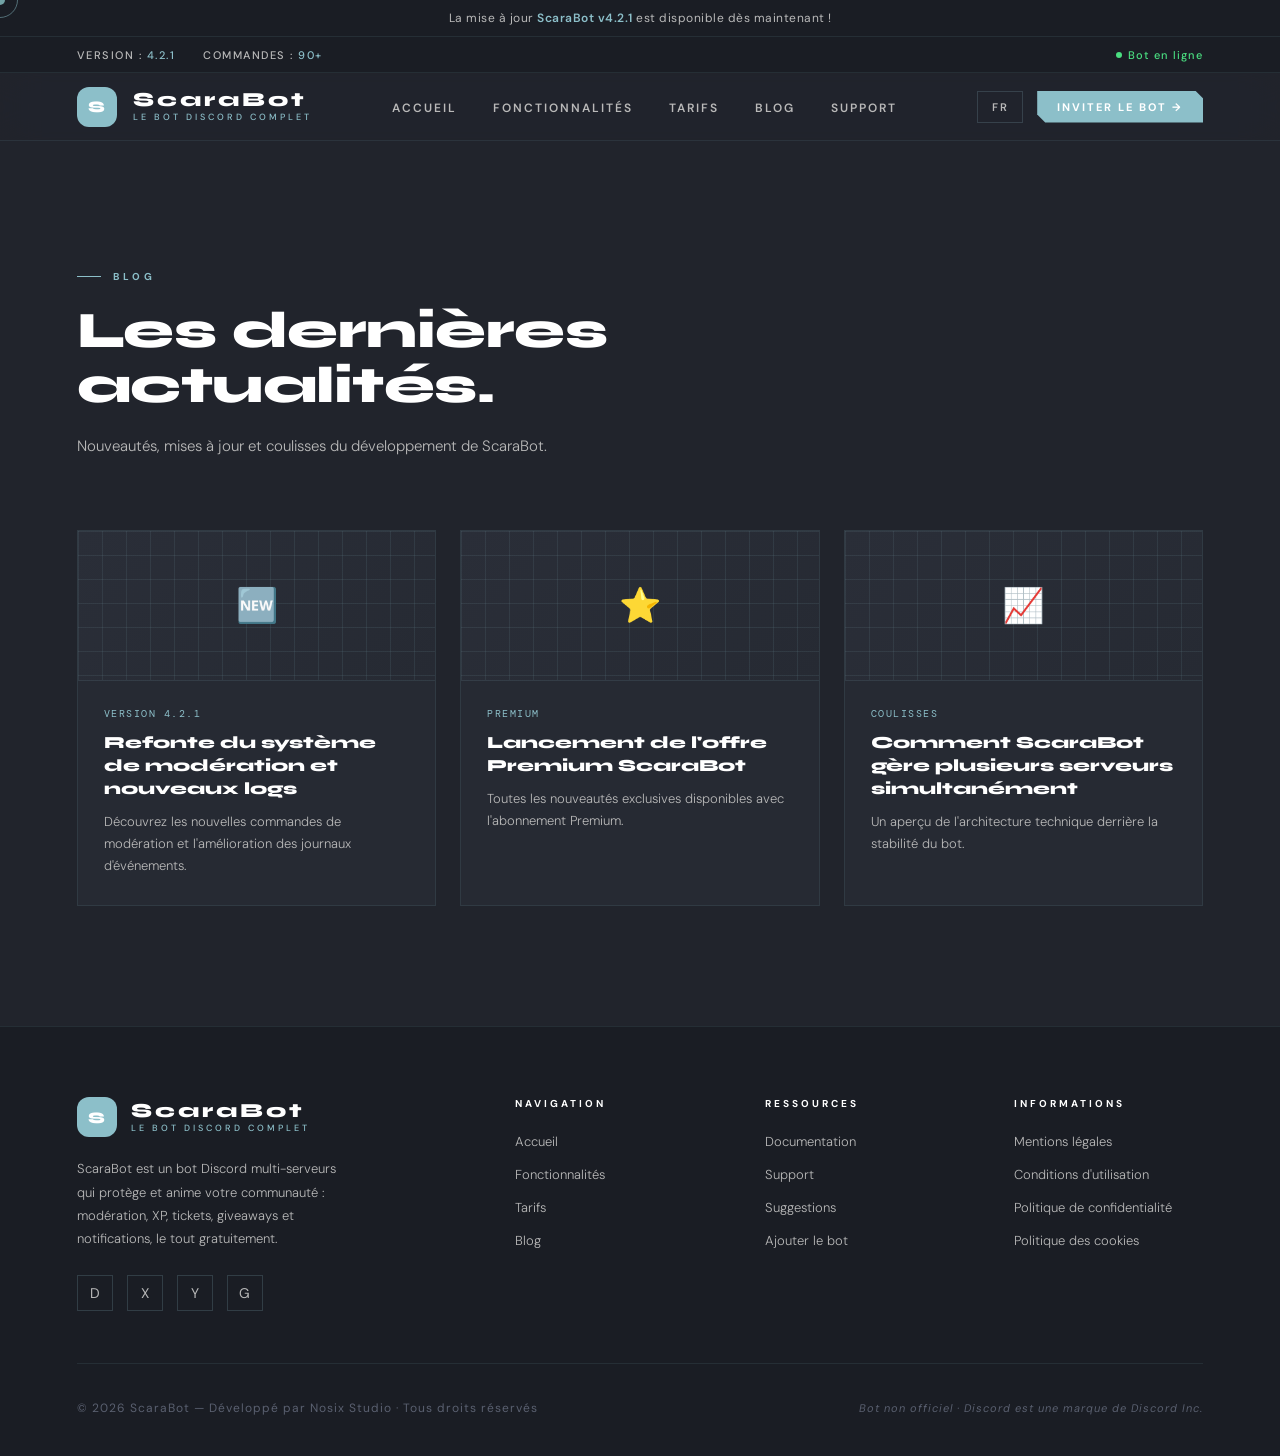
==== blog.html @ 70a0a878 "Add files via upload" ====
<!DOCTYPE html>
<html lang="fr">
<head>
<link rel="icon" type="image/png" href="logo.png">
<meta charset="UTF-8"/>
<meta name="viewport" content="width=device-width,initial-scale=1.0"/>
<title>Blog — ScaraBot</title>
<link rel="preconnect" href="https://fonts.googleapis.com">
<link href="https://fonts.googleapis.com/css2?family=DM+Sans:ital,wght@0,300;0,400;0,500;0,600;1,300&family=Syne:wght@700;800&family=DM+Mono:wght@400;500&display=swap" rel="stylesheet">
<style>
:root {
  --ink:      #21242C;
  --deep:     #1A1D24;
  --panel:    #262A33;
  --card:     #2A2E38;
  --border:   rgba(140,191,201,.10);
  --border2:  rgba(140,191,201,.20);
  --blue:     #8CBFC9;
  --blue-lt:  #8CBFC9;
  --blue-glow: rgba(140,191,201,.18);
  --text:     #e8ecf0;
  --muted:    #b9b9b9;
  --faint:    #5a6070;
  --white:    #ffffff;
  --discord:  #5865F2;
  --gold:     #f59e0b;
}
*, *::before, *::after { box-sizing: border-box; margin: 0; padding: 0; }
html { scroll-behavior: smooth; font-size: 16px; }
body {
  background: var(--ink);
  color: var(--text);
  font-family: 'DM Sans', sans-serif;
  font-weight: 400;
  overflow-x: hidden;
  -webkit-font-smoothing: antialiased;
}
*, a { cursor: none; }
#cur {
  position: fixed; width: 10px; height: 10px;
  background: var(--blue-lt); border-radius: 50%;
  pointer-events: none; z-index: 9999;
  transform: translate(-50%,-50%); mix-blend-mode: difference;
}
#cur-ring {
  position: fixed; width: 36px; height: 36px;
  border: 1px solid rgba(140,191,201,.5); border-radius: 50%;
  pointer-events: none; z-index: 9998;
  transform: translate(-50%,-50%);
  transition: width .22s, height .22s, border-color .22s;
}
/* ANNOUNCEMENT BAR */
.announce {
  background: var(--deep); border-bottom: 1px solid var(--border);
  padding: 10px 6vw; text-align: center;
  font-size: 12px; letter-spacing: .5px; color: var(--muted);
}
.announce a { color: var(--blue-lt); text-decoration: none; font-weight: 600; }
.announce a:hover { text-decoration: underline; }
/* TOPBAR */
.topbar {
  background: var(--deep); border-bottom: 1px solid var(--border);
  padding: 0 6vw; height: 36px;
  display: flex; align-items: center; justify-content: space-between;
}
.topbar-item { font-size: 11px; letter-spacing: 1.5px; color: var(--muted); text-transform: uppercase; font-weight: 500; }
.topbar-item span { color: var(--blue-lt); }
.topbar-status {
  display: flex; align-items: center; gap: 6px;
  font-size: 11px; letter-spacing: 1px; color: #4ade80; font-weight: 500;
}
.topbar-status::before {
  content: ''; width: 6px; height: 6px;
  background: #4ade80; border-radius: 50%;
  animation: pgreen 2s infinite;
}
@keyframes pgreen { 0%,100%{box-shadow:0 0 0 0 rgba(74,222,128,.5)} 50%{box-shadow:0 0 0 4px rgba(74,222,128,0)} }
/* NAV */
nav {
  position: sticky; top: 0; z-index: 200;
  background: rgba(33,36,44,.94); backdrop-filter: blur(20px) saturate(180%);
  border-bottom: 1px solid var(--border);
  padding: 0 6vw; height: 68px;
  display: flex; align-items: center; justify-content: space-between;
}
.nav-brand { display: flex; align-items: center; gap: 16px; text-decoration: none; }
.nav-logo {
  width: 40px; height: 40px; background: var(--blue);
  border-radius: 12px; display: flex; align-items: center; justify-content: center;
  font-family:'Syne',sans-serif; font-weight:800; color:#fff; font-size:16px;
}
.nav-wordmark { display: flex; flex-direction: column; gap: 1px; }
.nav-wordmark .abbr { font-family: 'Syne', sans-serif; font-size: 20px; font-weight: 800; color: var(--white); letter-spacing: 3px; line-height: 1; }
.nav-wordmark .full { font-size: 9px; letter-spacing: 3px; color: var(--blue-lt); text-transform: uppercase; font-weight: 500; }
.nav-links { display: flex; align-items: center; gap: 36px; list-style: none; }
.nav-links a {
  font-size: 12px; letter-spacing: 2px; text-transform: uppercase;
  font-weight: 600; color: var(--muted); text-decoration: none; transition: color .2s; position: relative;
}
.nav-links a::after {
  content: ''; position: absolute; bottom: -4px; left: 0; right: 0;
  height: 1px; background: var(--blue-lt);
  transform: scaleX(0); transform-origin: left; transition: transform .3s;
}
.nav-links a:hover { color: var(--white); }
.nav-links a:hover::after { transform: scaleX(1); }
.nav-right { display: flex; align-items: center; gap: 14px; }
.lang-pill {
  font-size: 11px; letter-spacing: 1.5px; color: var(--muted);
  border: 1px solid var(--border2); padding: 8px 14px; text-transform: uppercase; font-weight: 600;
}
.btn-nav {
  display: flex; align-items: center; gap: 9px;
  background: var(--blue); color: #fff; text-decoration: none;
  padding: 9px 20px; font-size: 11px; font-weight: 700;
  letter-spacing: 2px; text-transform: uppercase;
  transition: opacity .2s, transform .2s;
  clip-path: polygon(0 0, calc(100% - 8px) 0, 100% 8px, 100% 100%, 8px 100%, 0 calc(100% - 8px));
}
.btn-nav:hover { opacity: .85; transform: translateY(-1px); }
/* HERO */
.hero {
  position: relative; min-height: calc(100vh - 104px);
  display: grid; grid-template-columns: 1fr 1fr;
  align-items: center; padding: 80px 6vw 40px; gap: 60px; overflow: hidden;
}
.hero-grid-bg {
  position: absolute; inset: 0;
  background-image: linear-gradient(var(--border) 1px, transparent 1px), linear-gradient(90deg, var(--border) 1px, transparent 1px);
  background-size: 48px 48px;
  mask-image: radial-gradient(ellipse 80% 80% at 50% 50%, black 20%, transparent 80%);
}
.hero::before {
  content: ''; position: absolute; top: -200px; right: -100px;
  width: 600px; height: 600px;
  background: conic-gradient(from 0deg at 50% 50%, transparent 0deg, var(--blue-glow) 60deg, transparent 120deg);
  border-radius: 50%; filter: blur(80px); pointer-events: none;
}
.hero-content { position: relative; z-index: 1; }
.hero-label {
  display: inline-flex; align-items: center; gap: 10px;
  border: 1px solid var(--border2); background: var(--panel);
  padding: 7px 16px; font-size: 10px; letter-spacing: 3px;
  text-transform: uppercase; color: var(--blue-lt); font-weight: 600; margin-bottom: 32px;
  opacity: 0; animation: fadeRight .6s .1s forwards;
}
.hero-label::before { content: ''; width: 18px; height: 1px; background: var(--blue-lt); }
.hero-title {
  font-family: 'Syne', sans-serif;
  font-size: clamp(40px, 5vw, 70px); font-weight: 800;
  line-height: 1.05; letter-spacing: -1px; color: var(--white); margin-bottom: 28px;
  opacity: 0; animation: fadeRight .7s .25s forwards;
}
.hero-title .line-blue { color: var(--blue-lt); }
.hero-desc {
  font-size: 15px; font-weight: 300; line-height: 1.9; color: var(--muted);
  max-width: 460px; margin-bottom: 40px;
  opacity: 0; animation: fadeRight .7s .4s forwards;
}
.hero-actions {
  display: flex; gap: 14px; flex-wrap: wrap; margin-bottom: 52px;
  opacity: 0; animation: fadeRight .7s .55s forwards;
}
.btn-primary {
  display: inline-flex; align-items: center; gap: 12px;
  background: var(--blue); color: #fff; text-decoration: none;
  padding: 15px 32px; font-size: 12px; font-weight: 700;
  letter-spacing: 2px; text-transform: uppercase;
  transition: transform .25s, box-shadow .25s;
  clip-path: polygon(0 0, calc(100% - 10px) 0, 100% 10px, 100% 100%, 10px 100%, 0 calc(100% - 10px));
}
.btn-primary:hover { transform: translateY(-3px); box-shadow: 0 16px 48px rgba(140,191,201,.45); }
.btn-primary svg { width: 18px; height: 18px; }
.btn-ghost {
  display: inline-flex; align-items: center; gap: 10px;
  background: transparent; color: var(--text); text-decoration: none;
  padding: 15px 32px; font-size: 12px; font-weight: 600;
  letter-spacing: 2px; text-transform: uppercase;
  border: 1px solid var(--border2); transition: border-color .2s, color .2s;
}
.btn-ghost:hover { border-color: var(--blue-lt); color: var(--blue-lt); }
/* PANEL */
.hero-panel { position: relative; z-index: 1; opacity: 0; animation: fadeLeft .8s .5s forwards; }
.metrics-board {
  background: var(--panel); border: 1px solid var(--border2);
  overflow: hidden; position: relative;
}
.metrics-board::before {
  content: ''; position: absolute; top: 0; left: 0; right: 0; height: 2px;
  background: linear-gradient(90deg, var(--blue), var(--blue-lt), transparent);
}
.metrics-header {
  padding: 20px 28px 16px; border-bottom: 1px solid var(--border);
  display: flex; align-items: center; justify-content: space-between;
}
.metrics-title { font-family: 'DM Mono', monospace; font-size: 11px; letter-spacing: 2px; color: var(--muted); text-transform: uppercase; }
.live-badge { display: flex; align-items: center; gap: 6px; font-family: 'DM Mono', monospace; font-size: 10px; color: #4ade80; letter-spacing: 1px; }
.live-badge::before { content: ''; width: 6px; height: 6px; background: #4ade80; border-radius: 50%; animation: pgreen 2s infinite; }
.metrics-grid { display: grid; grid-template-columns: 1fr 1fr; }
.metric-cell { padding: 28px; border-right: 1px solid var(--border); border-bottom: 1px solid var(--border); }
.metric-cell:nth-child(2n) { border-right: none; }
.metric-cell:nth-child(n+3) { border-bottom: none; }
.metric-val { font-family: 'Syne', sans-serif; font-size: 36px; font-weight: 800; color: var(--white); line-height: 1; margin-bottom: 6px; }
.metric-val .unit { font-size: 18px; color: var(--blue-lt); font-weight: 700; }
.metric-key { font-size: 10px; letter-spacing: 2px; text-transform: uppercase; color: var(--muted); font-weight: 600; }
.metrics-bar-row { padding: 20px 28px; border-top: 1px solid var(--border); display: flex; flex-direction: column; gap: 10px; }
.bar-label-row { display: flex; justify-content: space-between; font-size: 11px; color: var(--muted); letter-spacing: 1px; }
.bar-label-row span:last-child { color: var(--blue-lt); }
.progress-track { height: 3px; background: var(--faint); border-radius: 2px; overflow: hidden; }
.progress-fill { height: 100%; background: linear-gradient(90deg, var(--blue), var(--blue-lt)); border-radius: 2px; animation: growBar 1.5s 1s both; }
@keyframes growBar { from { width: 0 !important; } }
/* SECTION */
.section { padding: 120px 6vw; position: relative; }
.section-intro { margin-bottom: 70px; }
.section-intro.center { text-align: center; display:flex; flex-direction:column; align-items:center; }
.eyebrow {
  display: inline-flex; align-items: center; gap: 12px;
  font-size: 10px; letter-spacing: 4px; text-transform: uppercase;
  color: var(--blue-lt); font-weight: 700; margin-bottom: 20px;
}
.eyebrow::before { content: ''; width: 24px; height: 1px; background: var(--blue-lt); }
.section-h {
  font-family: 'Syne', sans-serif; font-size: clamp(32px, 4vw, 52px);
  font-weight: 800; line-height: 1.08; letter-spacing: -0.5px; color: var(--white); max-width: 620px;
}
.section-p { font-size: 15px; font-weight: 300; color: var(--muted); line-height: 1.9; max-width: 520px; margin-top: 18px; }
.rule { height: 1px; background: var(--border); margin: 0 6vw; }
/* STATS */
.stats-section { background: var(--deep); }
.stats-grid { display: grid; grid-template-columns: repeat(4,1fr); border: 1px solid var(--border); margin-top: 60px; }
.stat-cell { padding: 44px 32px; border-right: 1px solid var(--border); text-align: center; }
.stat-cell:last-child { border-right: none; }
.stat-val { font-family:'Syne',sans-serif; font-size: 44px; font-weight: 800; color: var(--blue-lt); line-height: 1; }
.stat-val .unit { font-size: 22px; color: var(--white); }
.stat-key { margin-top: 12px; font-size: 11px; letter-spacing: 2px; text-transform: uppercase; color: var(--muted); font-weight: 600; }
/* FEATURES GRID */
.features-grid { display: grid; grid-template-columns: repeat(3, 1fr); border: 1px solid var(--border); }
.feature { padding: 52px 40px; border-right: 1px solid var(--border); border-bottom: 1px solid var(--border); position: relative; overflow: hidden; transition: background .3s; }
.feature:nth-child(3n) { border-right: none; }
.feature:nth-last-child(-n+3) { border-bottom: none; }
.feature::after { content: ''; position: absolute; bottom: 0; left: 40px; right: 40px; height: 1px; background: var(--blue-lt); transform: scaleX(0); transform-origin: left; transition: transform .5s; }
.feature:hover { background: var(--panel); }
.feature:hover::after { transform: scaleX(1); }
.feature-num { font-family: 'DM Mono', monospace; font-size: 11px; color: var(--blue-lt); letter-spacing: 2px; margin-bottom: 28px; opacity: .7; }
.feature-icon { font-size: 32px; margin-bottom: 20px; display: block; }
.feature-title { font-family: 'Syne', sans-serif; font-size: 20px; font-weight: 800; color: var(--white); letter-spacing: -.3px; margin-bottom: 14px; }
.feature-text { font-size: 14px; font-weight: 300; color: var(--muted); line-height: 1.8; }
.feature-link { display:inline-flex; align-items:center; gap:8px; margin-top:18px; font-size:11px; letter-spacing:1.5px; text-transform:uppercase; font-weight:700; color:var(--blue-lt); text-decoration:none; }
/* PRICING */
.pricing-section { background: var(--deep); }
.pricing-grid { display: grid; grid-template-columns: repeat(3,1fr); gap: 24px; margin-top: 60px; }
.plan {
  background: var(--panel); border: 1px solid var(--border2); padding: 40px 34px;
  display: flex; flex-direction: column; position: relative; overflow: hidden;
}
.plan.featured { border-color: var(--blue-lt); box-shadow: 0 0 0 1px var(--blue-lt), 0 24px 60px rgba(140,191,201,.15); }
.plan.featured::before { content: ''; position: absolute; top: 0; left: 0; right: 0; height: 2px; background: linear-gradient(90deg, var(--blue), var(--blue-lt)); }
.plan-tag { font-size: 10px; letter-spacing: 3px; text-transform: uppercase; color: var(--blue-lt); font-weight: 700; margin-bottom: 14px; }
.plan-name { font-family: 'Syne', sans-serif; font-size: 26px; font-weight: 800; color: var(--white); margin-bottom: 8px; }
.plan-price { font-family: 'Syne', sans-serif; font-size: 40px; font-weight: 800; color: var(--white); margin-bottom: 4px; }
.plan-price .per { font-size: 13px; color: var(--muted); font-weight: 400; }
.plan-sub { font-size: 12px; color: var(--muted); font-weight: 300; margin-bottom: 28px; }
.plan-list { list-style: none; display: flex; flex-direction: column; gap: 14px; margin-bottom: 32px; flex-grow: 1; }
.plan-list li { display: flex; align-items: flex-start; gap: 10px; font-size: 13px; font-weight: 300; color: var(--text); line-height: 1.5; }
.plan-list li::before { content: '✓'; color: var(--blue-lt); font-weight: 700; flex-shrink: 0; }
.plan .btn-primary, .plan .btn-ghost { justify-content: center; width: 100%; }
/* BLOG */
.blog-grid { display: grid; grid-template-columns: repeat(3,1fr); gap: 24px; margin-top: 60px; }
.blog-card { background: var(--panel); border: 1px solid var(--border); text-decoration: none; display: flex; flex-direction: column; overflow: hidden; transition: border-color .25s, transform .25s; }
.blog-card:hover { border-color: var(--blue-lt); transform: translateY(-4px); }
.blog-thumb { height: 150px; background: linear-gradient(135deg, var(--card), var(--panel)); position: relative; display:flex; align-items:center; justify-content:center; border-bottom: 1px solid var(--border); }
.blog-thumb::before { content: ''; position: absolute; inset: 0; background-image: linear-gradient(var(--border) 1px, transparent 1px), linear-gradient(90deg, var(--border) 1px, transparent 1px); background-size: 24px 24px; }
.blog-thumb span { position: relative; font-size: 34px; }
.blog-body { padding: 26px 26px 28px; }
.blog-date { font-family: 'DM Mono', monospace; font-size: 10px; letter-spacing: 1.5px; color: var(--blue-lt); text-transform: uppercase; margin-bottom: 12px; }
.blog-title { font-family: 'Syne', sans-serif; font-size: 17px; font-weight: 800; color: var(--white); line-height: 1.35; margin-bottom: 10px; }
.blog-desc { font-size: 13px; font-weight: 300; color: var(--muted); line-height: 1.7; }
/* CTA */
.cta-block { position: relative; overflow: hidden; background: var(--ink); border-top: 1px solid var(--border); }
.cta-block::before { content: ''; position: absolute; inset: 0; background: radial-gradient(ellipse 70% 60% at 50% 100%, rgba(140,191,201,.1) 0%, transparent 70%); pointer-events: none; }
.cta-inner { position: relative; z-index: 1; padding: 140px 6vw; display: grid; grid-template-columns: 1fr 1fr; gap: 80px; align-items: center; }
.bot-card { background: var(--panel); border: 1px solid var(--border2); padding: 40px; position: relative; overflow: hidden; }
.bot-card::before { content: ''; position: absolute; top: 0; left: 0; right: 0; height: 2px; background: linear-gradient(90deg, var(--blue), var(--blue-lt)); }
.bc-header { display: flex; align-items: center; gap: 14px; margin-bottom: 28px; padding-bottom: 24px; border-bottom: 1px solid var(--border); }
.bc-avatar { width: 52px; height: 52px; background: var(--blue); border-radius: 14px; display: flex; align-items: center; justify-content: center; }
.bc-avatar svg { width: 28px; height: 28px; fill: #fff; }
.bc-name { font-family: 'Syne', sans-serif; font-size: 20px; font-weight: 800; color: var(--white); }
.bc-sub { font-size: 12px; color: var(--muted); margin-top: 2px; }
.bc-stats { display: flex; gap: 28px; margin-bottom: 28px; }
.bc-stat { display: flex; flex-direction: column; gap: 4px; }
.bc-stat-val { font-family: 'Syne', sans-serif; font-size: 22px; font-weight: 800; color: var(--white); }
.bc-stat-key { font-size: 10px; letter-spacing: 2px; text-transform: uppercase; color: var(--muted); }
.btn-invite {
  width: 100%; display: flex; align-items: center; justify-content: center; gap: 12px;
  background: var(--blue); color: #fff; text-decoration: none;
  padding: 16px; font-size: 13px; font-weight: 700; letter-spacing: 2px; text-transform: uppercase;
  transition: transform .2s, box-shadow .2s; position: relative;
  clip-path: polygon(0 0, calc(100% - 10px) 0, 100% 10px, 100% 100%, 10px 100%, 0 calc(100% - 10px));
}
.btn-invite:hover { transform: translateY(-3px); box-shadow: 0 12px 40px rgba(140,191,201,.5); }
.btn-invite svg { width: 20px; height: 20px; }
.checklist { list-style: none; display: flex; flex-direction: column; gap: 14px; }
.checklist li { display: flex; align-items: flex-start; gap: 12px; font-size: 14px; font-weight: 300; color: var(--muted); line-height: 1.5; }
.checklist li::before { content: '→'; color: var(--blue-lt); font-size: 14px; flex-shrink: 0; margin-top: 1px; }
/* FOOTER */
footer { background: var(--deep); border-top: 1px solid var(--border); padding: 70px 6vw 40px; }
.footer-top { display: grid; grid-template-columns: 2fr 1fr 1fr 1fr; gap: 60px; padding-bottom: 52px; border-bottom: 1px solid var(--border); margin-bottom: 36px; }
.footer-brand { display:flex; align-items:center; gap:14px; text-decoration:none; }
.footer-tagline { font-size: 13px; font-weight: 300; color: var(--muted); line-height: 1.8; margin-top: 20px; max-width: 280px; }
.footer-socials { display:flex; gap:14px; margin-top:24px; }
.footer-socials a { width: 36px; height: 36px; border: 1px solid var(--border2); display:flex; align-items:center; justify-content:center; text-decoration:none; color: var(--muted); transition: border-color .2s, color .2s; font-size: 14px; }
.footer-socials a:hover { border-color: var(--blue-lt); color: var(--blue-lt); }
.footer-col-title { font-size: 10px; letter-spacing: 3px; text-transform: uppercase; color: var(--white); font-weight: 700; margin-bottom: 20px; }
.footer-links { list-style: none; display: flex; flex-direction: column; gap: 12px; }
.footer-links a { font-size: 13px; font-weight: 300; color: var(--muted); text-decoration: none; transition: color .2s; }
.footer-links a:hover { color: var(--blue-lt); }
.footer-bottom { display: flex; align-items: center; justify-content: space-between; flex-wrap: wrap; gap: 12px; }
.footer-copy { font-size: 12px; color: var(--faint); letter-spacing: 1px; }
.footer-legal { font-size: 11px; color: var(--faint); letter-spacing: 1px; font-style: italic; }
/* ANIM */
@keyframes fadeRight { from{opacity:0;transform:translateX(-28px)} to{opacity:1;transform:translateX(0)} }
@keyframes fadeLeft  { from{opacity:0;transform:translateX(28px)}  to{opacity:1;transform:translateX(0)} }
.reveal { opacity: 0; transform: translateY(28px); transition: opacity .7s cubic-bezier(.25,.46,.45,.94), transform .7s cubic-bezier(.25,.46,.45,.94); }
.reveal.on { opacity: 1; transform: translateY(0); }
.reveal-delay-1 { transition-delay: .1s; }
.reveal-delay-2 { transition-delay: .2s; }
.reveal-delay-3 { transition-delay: .3s; }
/* RESPONSIVE */
@media (max-width: 980px) {
  .hero { grid-template-columns: 1fr; min-height: auto; }
  .features-grid, .pricing-grid, .blog-grid { grid-template-columns: 1fr; }
  .feature { border-right: none !important; }
  .feature:not(:last-child) { border-bottom: 1px solid var(--border) !important; }
  .stats-grid { grid-template-columns: 1fr 1fr; }
  .stat-cell:nth-child(2n) { border-right: none; }
  .stat-cell:nth-child(-n+2) { border-bottom: 1px solid var(--border); }
  .cta-inner { grid-template-columns: 1fr; }
  .footer-top { grid-template-columns: 1fr 1fr; }
  .nav-links { display: none; }
}
@media (max-width: 580px) {
  .topbar, .announce { display: none; }
  .footer-top { grid-template-columns: 1fr; }
  .stats-grid { grid-template-columns: 1fr; }
  .stat-cell { border-right: none !important; border-bottom: 1px solid var(--border); }
}
</style>
</head>
<body>

<div id="cur"></div>
<div id="cur-ring"></div>

<!-- ANNONCE -->
<div class="announce">La mise à jour <a href="#blog">ScaraBot v4.2.1</a> est disponible dès maintenant !</div>


<!-- TOPBAR -->
<div class="topbar">
  <div style="display:flex;align-items:center;gap:28px">
    <div class="topbar-item">Version : <span>4.2.1</span></div>
    <div class="topbar-item">Commandes : <span>90+</span></div>
  </div>
  <div class="topbar-status">Bot en ligne</div>
</div>


<!-- NAV -->
<nav>
  <a href="index.html" class="nav-brand">
    <div class="nav-logo">S</div>
    <div class="nav-wordmark">
      <span class="abbr">ScaraBot</span>
      <span class="full">Le bot Discord complet</span>
    </div>
  </a>
  <ul class="nav-links">
    <li><a href="index.html">Accueil</a></li>
    <li><a href="fonctionnalites.html">Fonctionnalités</a></li>
    <li><a href="tarifs.html">Tarifs</a></li>
    <li><a href="blog.html">Blog</a></li>
    <li><a href="support.html">Support</a></li>
  </ul>
  <div class="nav-right">
    <div class="lang-pill">FR</div>
    <a href="https://discord.com/oauth2/authorize?client_id=1403513450273177772&permissions=8&integration_type=0&scope=bot%20applications.commands" target="_blank" class="btn-nav">
      Inviter le bot →
    </a>
  </div>
</nav>


<!-- BLOG -->
<section class="section" id="blog">
  <div class="section-intro reveal">
    <div class="eyebrow">Blog</div>
    <h2 class="section-h">Les dernières<br>actualités.</h2>
    <p class="section-p">Nouveautés, mises à jour et coulisses du développement de ScaraBot.</p>
  </div>
  <div class="blog-grid">
    <a href="#" class="blog-card reveal reveal-delay-1">
      <div class="blog-thumb"><span>🆕</span></div>
      <div class="blog-body">
        <div class="blog-date">Version 4.2.1</div>
        <div class="blog-title">Refonte du système de modération et nouveaux logs</div>
        <div class="blog-desc">Découvrez les nouvelles commandes de modération et l'amélioration des journaux d'événements.</div>
      </div>
    </a>
    <a href="#" class="blog-card reveal reveal-delay-2">
      <div class="blog-thumb"><span>⭐</span></div>
      <div class="blog-body">
        <div class="blog-date">Premium</div>
        <div class="blog-title">Lancement de l'offre Premium ScaraBot</div>
        <div class="blog-desc">Toutes les nouveautés exclusives disponibles avec l'abonnement Premium.</div>
      </div>
    </a>
    <a href="#" class="blog-card reveal reveal-delay-3">
      <div class="blog-thumb"><span>📈</span></div>
      <div class="blog-body">
        <div class="blog-date">Coulisses</div>
        <div class="blog-title">Comment ScaraBot gère plusieurs serveurs simultanément</div>
        <div class="blog-desc">Un aperçu de l'architecture technique derrière la stabilité du bot.</div>
      </div>
    </a>
  </div>
</section>


<!-- FOOTER -->
<footer>
  <div class="footer-top">
    <div>
      <a href="index.html" class="footer-brand">
        <div class="nav-logo">S</div>
        <div class="nav-wordmark">
          <span class="abbr">ScaraBot</span>
          <span class="full">Le bot Discord complet</span>
        </div>
      </a>
      <p class="footer-tagline">ScaraBot est un bot Discord multi-serveurs qui protège et anime votre communauté : modération, XP, tickets, giveaways et notifications, le tout gratuitement.</p>
      <div class="footer-socials">
        <a href="#" title="Discord">D</a>
        <a href="#" title="X / Twitter">X</a>
        <a href="#" title="YouTube">Y</a>
        <a href="#" title="GitHub">G</a>
      </div>
    </div>
    <div>
      <div class="footer-col-title">Navigation</div>
      <ul class="footer-links">
        <li><a href="index.html">Accueil</a></li>
        <li><a href="fonctionnalites.html">Fonctionnalités</a></li>
        <li><a href="tarifs.html">Tarifs</a></li>
        <li><a href="blog.html">Blog</a></li>
      </ul>
    </div>
    <div>
      <div class="footer-col-title">Ressources</div>
      <ul class="footer-links">
        <li><a href="#">Documentation</a></li>
        <li><a href="support.html">Support</a></li>
        <li><a href="#">Suggestions</a></li>
        <li><a href="support.html">Ajouter le bot</a></li>
      </ul>
    </div>
    <div>
      <div class="footer-col-title">Informations</div>
      <ul class="footer-links">
        <li><a href="#">Mentions légales</a></li>
        <li><a href="#">Conditions d'utilisation</a></li>
        <li><a href="#">Politique de confidentialité</a></li>
        <li><a href="#">Politique des cookies</a></li>
      </ul>
    </div>
  </div>
  <div class="footer-bottom">
    <div class="footer-copy">© 2026 ScaraBot — Développé par Nosix Studio · Tous droits réservés</div>
    <div class="footer-legal">Bot non officiel · Discord est une marque de Discord Inc.</div>
  </div>
</footer>


<script>
const cur = document.getElementById('cur');
const ring = document.getElementById('cur-ring');
let mx=0,my=0,rx=0,ry=0;
document.addEventListener('mousemove',e=>{mx=e.clientX;my=e.clientY;cur.style.left=mx+'px';cur.style.top=my+'px';});
(function loop(){rx+=(mx-rx)*.14;ry+=(my-ry)*.14;ring.style.left=rx+'px';ring.style.top=ry+'px';requestAnimationFrame(loop);})();
document.querySelectorAll('a,button').forEach(el=>{
  el.addEventListener('mouseenter',()=>{ring.style.width='56px';ring.style.height='56px';ring.style.borderColor='rgba(140,191,201,.8)';});
  el.addEventListener('mouseleave',()=>{ring.style.width='36px';ring.style.height='36px';ring.style.borderColor='rgba(140,191,201,.5)';});
});
const obs=new IntersectionObserver(entries=>{
  entries.forEach(e=>{if(e.isIntersecting){e.target.classList.add('on');obs.unobserve(e.target);}});
},{threshold:0.1});
document.querySelectorAll('.reveal').forEach(el=>obs.observe(el));
document.querySelectorAll('a[href^="#"]').forEach(a=>{
  a.addEventListener('click',e=>{
    const target = a.getAttribute('href');
    if(target.length>1){
      e.preventDefault();
      const t=document.querySelector(target);
      if(t)t.scrollIntoView({behavior:'smooth',block:'start'});
    }
  });
});
</script>
</body>
</html>
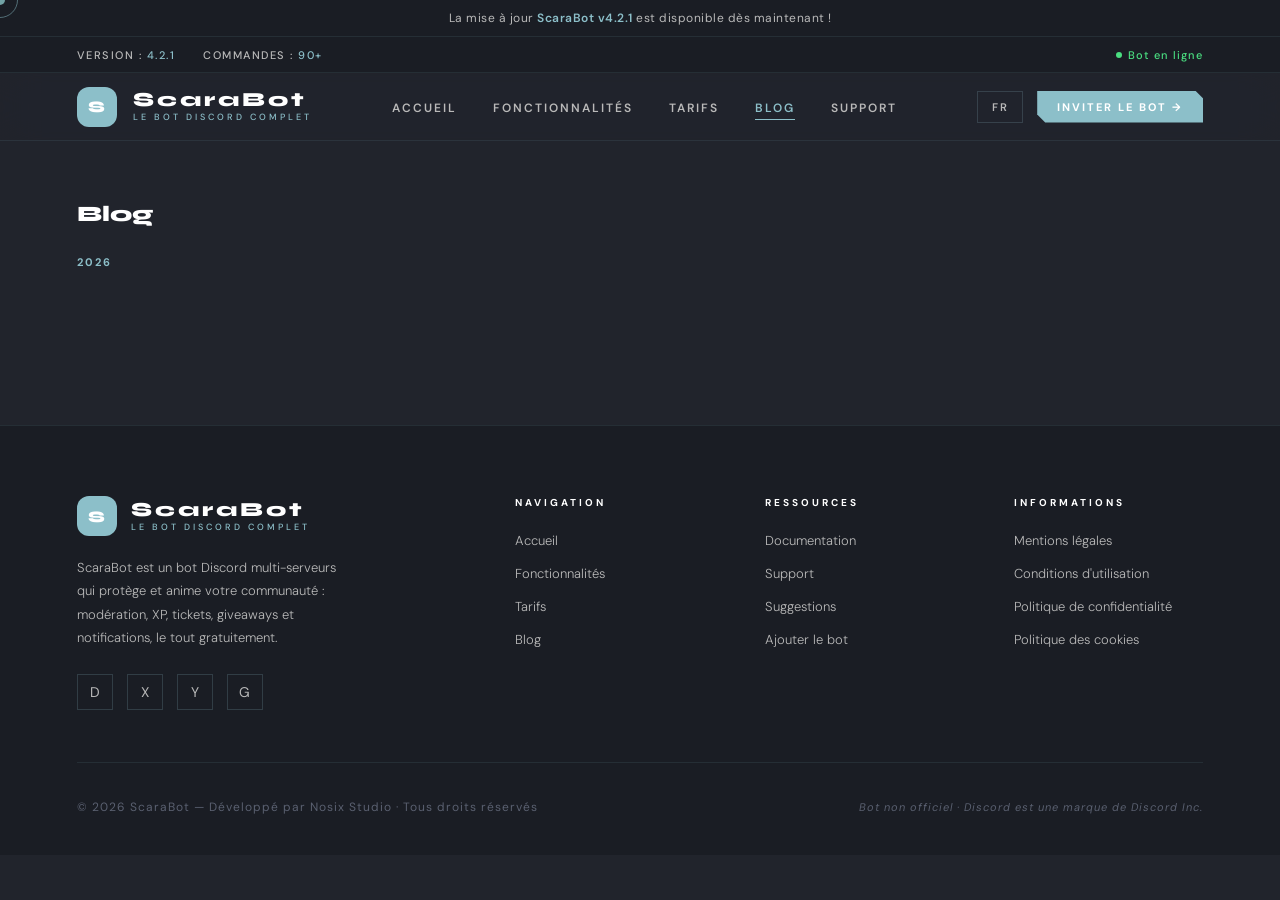
==== commit 30da1a45: "Update blog.html" ====
--- a/blog.html
+++ b/blog.html
@@ -7,6 +7,7 @@
 <title>Blog — ScaraBot</title>
 <link rel="preconnect" href="https://fonts.googleapis.com">
 <link href="https://fonts.googleapis.com/css2?family=DM+Sans:ital,wght@0,300;0,400;0,500;0,600;1,300&family=Syne:wght@700;800&family=DM+Mono:wght@400;500&display=swap" rel="stylesheet">
+<script src="blog-posts.js"></script>
 <style>
 :root {
   --ink:      #21242C;
@@ -104,6 +105,8 @@
 }
 .nav-links a:hover { color: var(--white); }
 .nav-links a:hover::after { transform: scaleX(1); }
+.nav-links a.active { color: var(--blue-lt); }
+.nav-links a.active::after { transform: scaleX(1); }
 .nav-right { display: flex; align-items: center; gap: 14px; }
 .lang-pill {
   font-size: 11px; letter-spacing: 1.5px; color: var(--muted);
@@ -118,101 +121,8 @@
   clip-path: polygon(0 0, calc(100% - 8px) 0, 100% 8px, 100% 100%, 8px 100%, 0 calc(100% - 8px));
 }
 .btn-nav:hover { opacity: .85; transform: translateY(-1px); }
-/* HERO */
-.hero {
-  position: relative; min-height: calc(100vh - 104px);
-  display: grid; grid-template-columns: 1fr 1fr;
-  align-items: center; padding: 80px 6vw 40px; gap: 60px; overflow: hidden;
-}
-.hero-grid-bg {
-  position: absolute; inset: 0;
-  background-image: linear-gradient(var(--border) 1px, transparent 1px), linear-gradient(90deg, var(--border) 1px, transparent 1px);
-  background-size: 48px 48px;
-  mask-image: radial-gradient(ellipse 80% 80% at 50% 50%, black 20%, transparent 80%);
-}
-.hero::before {
-  content: ''; position: absolute; top: -200px; right: -100px;
-  width: 600px; height: 600px;
-  background: conic-gradient(from 0deg at 50% 50%, transparent 0deg, var(--blue-glow) 60deg, transparent 120deg);
-  border-radius: 50%; filter: blur(80px); pointer-events: none;
-}
-.hero-content { position: relative; z-index: 1; }
-.hero-label {
-  display: inline-flex; align-items: center; gap: 10px;
-  border: 1px solid var(--border2); background: var(--panel);
-  padding: 7px 16px; font-size: 10px; letter-spacing: 3px;
-  text-transform: uppercase; color: var(--blue-lt); font-weight: 600; margin-bottom: 32px;
-  opacity: 0; animation: fadeRight .6s .1s forwards;
-}
-.hero-label::before { content: ''; width: 18px; height: 1px; background: var(--blue-lt); }
-.hero-title {
-  font-family: 'Syne', sans-serif;
-  font-size: clamp(40px, 5vw, 70px); font-weight: 800;
-  line-height: 1.05; letter-spacing: -1px; color: var(--white); margin-bottom: 28px;
-  opacity: 0; animation: fadeRight .7s .25s forwards;
-}
-.hero-title .line-blue { color: var(--blue-lt); }
-.hero-desc {
-  font-size: 15px; font-weight: 300; line-height: 1.9; color: var(--muted);
-  max-width: 460px; margin-bottom: 40px;
-  opacity: 0; animation: fadeRight .7s .4s forwards;
-}
-.hero-actions {
-  display: flex; gap: 14px; flex-wrap: wrap; margin-bottom: 52px;
-  opacity: 0; animation: fadeRight .7s .55s forwards;
-}
-.btn-primary {
-  display: inline-flex; align-items: center; gap: 12px;
-  background: var(--blue); color: #fff; text-decoration: none;
-  padding: 15px 32px; font-size: 12px; font-weight: 700;
-  letter-spacing: 2px; text-transform: uppercase;
-  transition: transform .25s, box-shadow .25s;
-  clip-path: polygon(0 0, calc(100% - 10px) 0, 100% 10px, 100% 100%, 10px 100%, 0 calc(100% - 10px));
-}
-.btn-primary:hover { transform: translateY(-3px); box-shadow: 0 16px 48px rgba(140,191,201,.45); }
-.btn-primary svg { width: 18px; height: 18px; }
-.btn-ghost {
-  display: inline-flex; align-items: center; gap: 10px;
-  background: transparent; color: var(--text); text-decoration: none;
-  padding: 15px 32px; font-size: 12px; font-weight: 600;
-  letter-spacing: 2px; text-transform: uppercase;
-  border: 1px solid var(--border2); transition: border-color .2s, color .2s;
-}
-.btn-ghost:hover { border-color: var(--blue-lt); color: var(--blue-lt); }
-/* PANEL */
-.hero-panel { position: relative; z-index: 1; opacity: 0; animation: fadeLeft .8s .5s forwards; }
-.metrics-board {
-  background: var(--panel); border: 1px solid var(--border2);
-  overflow: hidden; position: relative;
-}
-.metrics-board::before {
-  content: ''; position: absolute; top: 0; left: 0; right: 0; height: 2px;
-  background: linear-gradient(90deg, var(--blue), var(--blue-lt), transparent);
-}
-.metrics-header {
-  padding: 20px 28px 16px; border-bottom: 1px solid var(--border);
-  display: flex; align-items: center; justify-content: space-between;
-}
-.metrics-title { font-family: 'DM Mono', monospace; font-size: 11px; letter-spacing: 2px; color: var(--muted); text-transform: uppercase; }
-.live-badge { display: flex; align-items: center; gap: 6px; font-family: 'DM Mono', monospace; font-size: 10px; color: #4ade80; letter-spacing: 1px; }
-.live-badge::before { content: ''; width: 6px; height: 6px; background: #4ade80; border-radius: 50%; animation: pgreen 2s infinite; }
-.metrics-grid { display: grid; grid-template-columns: 1fr 1fr; }
-.metric-cell { padding: 28px; border-right: 1px solid var(--border); border-bottom: 1px solid var(--border); }
-.metric-cell:nth-child(2n) { border-right: none; }
-.metric-cell:nth-child(n+3) { border-bottom: none; }
-.metric-val { font-family: 'Syne', sans-serif; font-size: 36px; font-weight: 800; color: var(--white); line-height: 1; margin-bottom: 6px; }
-.metric-val .unit { font-size: 18px; color: var(--blue-lt); font-weight: 700; }
-.metric-key { font-size: 10px; letter-spacing: 2px; text-transform: uppercase; color: var(--muted); font-weight: 600; }
-.metrics-bar-row { padding: 20px 28px; border-top: 1px solid var(--border); display: flex; flex-direction: column; gap: 10px; }
-.bar-label-row { display: flex; justify-content: space-between; font-size: 11px; color: var(--muted); letter-spacing: 1px; }
-.bar-label-row span:last-child { color: var(--blue-lt); }
-.progress-track { height: 3px; background: var(--faint); border-radius: 2px; overflow: hidden; }
-.progress-fill { height: 100%; background: linear-gradient(90deg, var(--blue), var(--blue-lt)); border-radius: 2px; animation: growBar 1.5s 1s both; }
-@keyframes growBar { from { width: 0 !important; } }
 /* SECTION */
 .section { padding: 120px 6vw; position: relative; }
-.section-intro { margin-bottom: 70px; }
-.section-intro.center { text-align: center; display:flex; flex-direction:column; align-items:center; }
 .eyebrow {
   display: inline-flex; align-items: center; gap: 12px;
   font-size: 10px; letter-spacing: 4px; text-transform: uppercase;
@@ -223,85 +133,7 @@
   font-family: 'Syne', sans-serif; font-size: clamp(32px, 4vw, 52px);
   font-weight: 800; line-height: 1.08; letter-spacing: -0.5px; color: var(--white); max-width: 620px;
 }
-.section-p { font-size: 15px; font-weight: 300; color: var(--muted); line-height: 1.9; max-width: 520px; margin-top: 18px; }
 .rule { height: 1px; background: var(--border); margin: 0 6vw; }
-/* STATS */
-.stats-section { background: var(--deep); }
-.stats-grid { display: grid; grid-template-columns: repeat(4,1fr); border: 1px solid var(--border); margin-top: 60px; }
-.stat-cell { padding: 44px 32px; border-right: 1px solid var(--border); text-align: center; }
-.stat-cell:last-child { border-right: none; }
-.stat-val { font-family:'Syne',sans-serif; font-size: 44px; font-weight: 800; color: var(--blue-lt); line-height: 1; }
-.stat-val .unit { font-size: 22px; color: var(--white); }
-.stat-key { margin-top: 12px; font-size: 11px; letter-spacing: 2px; text-transform: uppercase; color: var(--muted); font-weight: 600; }
-/* FEATURES GRID */
-.features-grid { display: grid; grid-template-columns: repeat(3, 1fr); border: 1px solid var(--border); }
-.feature { padding: 52px 40px; border-right: 1px solid var(--border); border-bottom: 1px solid var(--border); position: relative; overflow: hidden; transition: background .3s; }
-.feature:nth-child(3n) { border-right: none; }
-.feature:nth-last-child(-n+3) { border-bottom: none; }
-.feature::after { content: ''; position: absolute; bottom: 0; left: 40px; right: 40px; height: 1px; background: var(--blue-lt); transform: scaleX(0); transform-origin: left; transition: transform .5s; }
-.feature:hover { background: var(--panel); }
-.feature:hover::after { transform: scaleX(1); }
-.feature-num { font-family: 'DM Mono', monospace; font-size: 11px; color: var(--blue-lt); letter-spacing: 2px; margin-bottom: 28px; opacity: .7; }
-.feature-icon { font-size: 32px; margin-bottom: 20px; display: block; }
-.feature-title { font-family: 'Syne', sans-serif; font-size: 20px; font-weight: 800; color: var(--white); letter-spacing: -.3px; margin-bottom: 14px; }
-.feature-text { font-size: 14px; font-weight: 300; color: var(--muted); line-height: 1.8; }
-.feature-link { display:inline-flex; align-items:center; gap:8px; margin-top:18px; font-size:11px; letter-spacing:1.5px; text-transform:uppercase; font-weight:700; color:var(--blue-lt); text-decoration:none; }
-/* PRICING */
-.pricing-section { background: var(--deep); }
-.pricing-grid { display: grid; grid-template-columns: repeat(3,1fr); gap: 24px; margin-top: 60px; }
-.plan {
-  background: var(--panel); border: 1px solid var(--border2); padding: 40px 34px;
-  display: flex; flex-direction: column; position: relative; overflow: hidden;
-}
-.plan.featured { border-color: var(--blue-lt); box-shadow: 0 0 0 1px var(--blue-lt), 0 24px 60px rgba(140,191,201,.15); }
-.plan.featured::before { content: ''; position: absolute; top: 0; left: 0; right: 0; height: 2px; background: linear-gradient(90deg, var(--blue), var(--blue-lt)); }
-.plan-tag { font-size: 10px; letter-spacing: 3px; text-transform: uppercase; color: var(--blue-lt); font-weight: 700; margin-bottom: 14px; }
-.plan-name { font-family: 'Syne', sans-serif; font-size: 26px; font-weight: 800; color: var(--white); margin-bottom: 8px; }
-.plan-price { font-family: 'Syne', sans-serif; font-size: 40px; font-weight: 800; color: var(--white); margin-bottom: 4px; }
-.plan-price .per { font-size: 13px; color: var(--muted); font-weight: 400; }
-.plan-sub { font-size: 12px; color: var(--muted); font-weight: 300; margin-bottom: 28px; }
-.plan-list { list-style: none; display: flex; flex-direction: column; gap: 14px; margin-bottom: 32px; flex-grow: 1; }
-.plan-list li { display: flex; align-items: flex-start; gap: 10px; font-size: 13px; font-weight: 300; color: var(--text); line-height: 1.5; }
-.plan-list li::before { content: '✓'; color: var(--blue-lt); font-weight: 700; flex-shrink: 0; }
-.plan .btn-primary, .plan .btn-ghost { justify-content: center; width: 100%; }
-/* BLOG */
-.blog-grid { display: grid; grid-template-columns: repeat(3,1fr); gap: 24px; margin-top: 60px; }
-.blog-card { background: var(--panel); border: 1px solid var(--border); text-decoration: none; display: flex; flex-direction: column; overflow: hidden; transition: border-color .25s, transform .25s; }
-.blog-card:hover { border-color: var(--blue-lt); transform: translateY(-4px); }
-.blog-thumb { height: 150px; background: linear-gradient(135deg, var(--card), var(--panel)); position: relative; display:flex; align-items:center; justify-content:center; border-bottom: 1px solid var(--border); }
-.blog-thumb::before { content: ''; position: absolute; inset: 0; background-image: linear-gradient(var(--border) 1px, transparent 1px), linear-gradient(90deg, var(--border) 1px, transparent 1px); background-size: 24px 24px; }
-.blog-thumb span { position: relative; font-size: 34px; }
-.blog-body { padding: 26px 26px 28px; }
-.blog-date { font-family: 'DM Mono', monospace; font-size: 10px; letter-spacing: 1.5px; color: var(--blue-lt); text-transform: uppercase; margin-bottom: 12px; }
-.blog-title { font-family: 'Syne', sans-serif; font-size: 17px; font-weight: 800; color: var(--white); line-height: 1.35; margin-bottom: 10px; }
-.blog-desc { font-size: 13px; font-weight: 300; color: var(--muted); line-height: 1.7; }
-/* CTA */
-.cta-block { position: relative; overflow: hidden; background: var(--ink); border-top: 1px solid var(--border); }
-.cta-block::before { content: ''; position: absolute; inset: 0; background: radial-gradient(ellipse 70% 60% at 50% 100%, rgba(140,191,201,.1) 0%, transparent 70%); pointer-events: none; }
-.cta-inner { position: relative; z-index: 1; padding: 140px 6vw; display: grid; grid-template-columns: 1fr 1fr; gap: 80px; align-items: center; }
-.bot-card { background: var(--panel); border: 1px solid var(--border2); padding: 40px; position: relative; overflow: hidden; }
-.bot-card::before { content: ''; position: absolute; top: 0; left: 0; right: 0; height: 2px; background: linear-gradient(90deg, var(--blue), var(--blue-lt)); }
-.bc-header { display: flex; align-items: center; gap: 14px; margin-bottom: 28px; padding-bottom: 24px; border-bottom: 1px solid var(--border); }
-.bc-avatar { width: 52px; height: 52px; background: var(--blue); border-radius: 14px; display: flex; align-items: center; justify-content: center; }
-.bc-avatar svg { width: 28px; height: 28px; fill: #fff; }
-.bc-name { font-family: 'Syne', sans-serif; font-size: 20px; font-weight: 800; color: var(--white); }
-.bc-sub { font-size: 12px; color: var(--muted); margin-top: 2px; }
-.bc-stats { display: flex; gap: 28px; margin-bottom: 28px; }
-.bc-stat { display: flex; flex-direction: column; gap: 4px; }
-.bc-stat-val { font-family: 'Syne', sans-serif; font-size: 22px; font-weight: 800; color: var(--white); }
-.bc-stat-key { font-size: 10px; letter-spacing: 2px; text-transform: uppercase; color: var(--muted); }
-.btn-invite {
-  width: 100%; display: flex; align-items: center; justify-content: center; gap: 12px;
-  background: var(--blue); color: #fff; text-decoration: none;
-  padding: 16px; font-size: 13px; font-weight: 700; letter-spacing: 2px; text-transform: uppercase;
-  transition: transform .2s, box-shadow .2s; position: relative;
-  clip-path: polygon(0 0, calc(100% - 10px) 0, 100% 10px, 100% 100%, 10px 100%, 0 calc(100% - 10px));
-}
-.btn-invite:hover { transform: translateY(-3px); box-shadow: 0 12px 40px rgba(140,191,201,.5); }
-.btn-invite svg { width: 20px; height: 20px; }
-.checklist { list-style: none; display: flex; flex-direction: column; gap: 14px; }
-.checklist li { display: flex; align-items: flex-start; gap: 12px; font-size: 14px; font-weight: 300; color: var(--muted); line-height: 1.5; }
-.checklist li::before { content: '→'; color: var(--blue-lt); font-size: 14px; flex-shrink: 0; margin-top: 1px; }
 /* FOOTER */
 footer { background: var(--deep); border-top: 1px solid var(--border); padding: 70px 6vw 40px; }
 .footer-top { display: grid; grid-template-columns: 2fr 1fr 1fr 1fr; gap: 60px; padding-bottom: 52px; border-bottom: 1px solid var(--border); margin-bottom: 36px; }
@@ -318,31 +150,101 @@
 .footer-copy { font-size: 12px; color: var(--faint); letter-spacing: 1px; }
 .footer-legal { font-size: 11px; color: var(--faint); letter-spacing: 1px; font-style: italic; }
 /* ANIM */
-@keyframes fadeRight { from{opacity:0;transform:translateX(-28px)} to{opacity:1;transform:translateX(0)} }
-@keyframes fadeLeft  { from{opacity:0;transform:translateX(28px)}  to{opacity:1;transform:translateX(0)} }
 .reveal { opacity: 0; transform: translateY(28px); transition: opacity .7s cubic-bezier(.25,.46,.45,.94), transform .7s cubic-bezier(.25,.46,.45,.94); }
 .reveal.on { opacity: 1; transform: translateY(0); }
 .reveal-delay-1 { transition-delay: .1s; }
 .reveal-delay-2 { transition-delay: .2s; }
 .reveal-delay-3 { transition-delay: .3s; }
+
+/* ===== BLOG LAYOUT (façon liste RaidProtect) ===== */
+.blog-page {
+  display: grid; grid-template-columns: 260px 1fr; gap: 70px;
+  padding: 60px 6vw 140px; align-items: start;
+}
+.blog-sidebar { position: sticky; top: 100px; }
+.blog-sidebar-title {
+  font-family: 'Syne', sans-serif; font-size: 22px; font-weight: 800;
+  color: var(--white); margin-bottom: 28px;
+}
+.blog-sidebar-year {
+  font-size: 11px; letter-spacing: 2px; text-transform: uppercase;
+  color: var(--blue-lt); font-weight: 700; margin-bottom: 16px;
+}
+.blog-sidebar-list { list-style: none; display: flex; flex-direction: column; gap: 14px; }
+.blog-sidebar-list a {
+  font-size: 13px; font-weight: 400; line-height: 1.5; color: var(--muted);
+  text-decoration: none; display: block; transition: color .2s;
+  border-left: 2px solid transparent; padding-left: 12px;
+}
+.blog-sidebar-list a:hover, .blog-sidebar-list a.active {
+  color: var(--white); border-left-color: var(--blue-lt);
+}
+
+.blog-main { display: flex; flex-direction: column; gap: 0; }
+.blog-post {
+  padding: 56px 0; border-bottom: 1px solid var(--border);
+}
+.blog-post:first-child { padding-top: 0; }
+.blog-post:last-child { border-bottom: none; }
+.blog-post-title {
+  font-family: 'Syne', sans-serif; font-size: clamp(24px, 3vw, 32px);
+  font-weight: 800; line-height: 1.2; color: var(--white); text-decoration: none;
+  display: inline-block; margin-bottom: 14px;
+}
+.blog-post-title:hover { color: var(--blue-lt); }
+.blog-post-meta {
+  font-family: 'DM Mono', monospace; font-size: 12px; color: var(--faint);
+  letter-spacing: .5px; margin-bottom: 26px;
+}
+.blog-post-authors { display: flex; flex-wrap: wrap; gap: 24px; margin-bottom: 26px; }
+.blog-author { display: flex; align-items: center; gap: 12px; }
+.blog-author-avatar {
+  width: 40px; height: 40px; border-radius: 50%; background: var(--panel);
+  border: 1px solid var(--border2); display: flex; align-items: center; justify-content: center;
+  font-family: 'Syne', sans-serif; font-weight: 800; font-size: 14px; color: var(--blue-lt);
+  flex-shrink: 0;
+}
+.blog-author-name { font-size: 13px; font-weight: 700; color: var(--white); }
+.blog-author-role { font-size: 11px; color: var(--muted); margin-top: 1px; }
+.blog-post-excerpt {
+  font-size: 15px; font-weight: 300; line-height: 1.9; color: var(--muted); margin-bottom: 28px;
+}
+.blog-post-excerpt strong { color: var(--text); font-weight: 600; }
+.blog-post-thumb {
+  height: 220px; border-radius: 4px; background: linear-gradient(135deg, var(--card), var(--panel));
+  border: 1px solid var(--border); position: relative; overflow: hidden;
+  display: flex; align-items: center; justify-content: center; margin-bottom: 26px;
+}
+.blog-post-thumb::before {
+  content: ''; position: absolute; inset: 0;
+  background-image: linear-gradient(var(--border) 1px, transparent 1px), linear-gradient(90deg, var(--border) 1px, transparent 1px);
+  background-size: 28px 28px;
+}
+.blog-post-thumb span { position: relative; font-size: 56px; }
+.blog-post-footer { display: flex; align-items: center; justify-content: space-between; flex-wrap: wrap; gap: 16px; }
+.blog-tags { display: flex; gap: 10px; flex-wrap: wrap; }
+.blog-tag {
+  font-size: 10px; letter-spacing: 1.5px; text-transform: uppercase; font-weight: 700;
+  color: var(--blue-lt); border: 1px solid var(--border2); padding: 6px 12px;
+}
+.blog-post-more {
+  font-size: 12px; font-weight: 700; letter-spacing: 1.5px; text-transform: uppercase;
+  color: var(--blue-lt); text-decoration: none; display: inline-flex; align-items: center; gap: 8px;
+}
+.blog-post-more:hover { text-decoration: underline; }
+
+@media (max-width: 900px) {
+  .blog-page { grid-template-columns: 1fr; gap: 40px; }
+  .blog-sidebar { position: static; }
+}
 /* RESPONSIVE */
 @media (max-width: 980px) {
-  .hero { grid-template-columns: 1fr; min-height: auto; }
-  .features-grid, .pricing-grid, .blog-grid { grid-template-columns: 1fr; }
-  .feature { border-right: none !important; }
-  .feature:not(:last-child) { border-bottom: 1px solid var(--border) !important; }
-  .stats-grid { grid-template-columns: 1fr 1fr; }
-  .stat-cell:nth-child(2n) { border-right: none; }
-  .stat-cell:nth-child(-n+2) { border-bottom: 1px solid var(--border); }
-  .cta-inner { grid-template-columns: 1fr; }
+  .nav-links { display: none; }
   .footer-top { grid-template-columns: 1fr 1fr; }
-  .nav-links { display: none; }
 }
 @media (max-width: 580px) {
   .topbar, .announce { display: none; }
   .footer-top { grid-template-columns: 1fr; }
-  .stats-grid { grid-template-columns: 1fr; }
-  .stat-cell { border-right: none !important; border-bottom: 1px solid var(--border); }
 }
 </style>
 </head>
@@ -352,8 +254,7 @@
 <div id="cur-ring"></div>
 
 <!-- ANNONCE -->
-<div class="announce">La mise à jour <a href="#blog">ScaraBot v4.2.1</a> est disponible dès maintenant !</div>
-
+<div class="announce">La mise à jour <a href="#post-421">ScaraBot v4.2.1</a> est disponible dès maintenant !</div>
 
 <!-- TOPBAR -->
 <div class="topbar">
@@ -363,7 +264,6 @@
   </div>
   <div class="topbar-status">Bot en ligne</div>
 </div>
-
 
 <!-- NAV -->
 <nav>
@@ -378,7 +278,7 @@
     <li><a href="index.html">Accueil</a></li>
     <li><a href="fonctionnalites.html">Fonctionnalités</a></li>
     <li><a href="tarifs.html">Tarifs</a></li>
-    <li><a href="blog.html">Blog</a></li>
+    <li><a href="blog.html" class="active">Blog</a></li>
     <li><a href="support.html">Support</a></li>
   </ul>
   <div class="nav-right">
@@ -389,42 +289,17 @@
   </div>
 </nav>
 
-
 <!-- BLOG -->
-<section class="section" id="blog">
-  <div class="section-intro reveal">
-    <div class="eyebrow">Blog</div>
-    <h2 class="section-h">Les dernières<br>actualités.</h2>
-    <p class="section-p">Nouveautés, mises à jour et coulisses du développement de ScaraBot.</p>
-  </div>
-  <div class="blog-grid">
-    <a href="#" class="blog-card reveal reveal-delay-1">
-      <div class="blog-thumb"><span>🆕</span></div>
-      <div class="blog-body">
-        <div class="blog-date">Version 4.2.1</div>
-        <div class="blog-title">Refonte du système de modération et nouveaux logs</div>
-        <div class="blog-desc">Découvrez les nouvelles commandes de modération et l'amélioration des journaux d'événements.</div>
-      </div>
-    </a>
-    <a href="#" class="blog-card reveal reveal-delay-2">
-      <div class="blog-thumb"><span>⭐</span></div>
-      <div class="blog-body">
-        <div class="blog-date">Premium</div>
-        <div class="blog-title">Lancement de l'offre Premium ScaraBot</div>
-        <div class="blog-desc">Toutes les nouveautés exclusives disponibles avec l'abonnement Premium.</div>
-      </div>
-    </a>
-    <a href="#" class="blog-card reveal reveal-delay-3">
-      <div class="blog-thumb"><span>📈</span></div>
-      <div class="blog-body">
-        <div class="blog-date">Coulisses</div>
-        <div class="blog-title">Comment ScaraBot gère plusieurs serveurs simultanément</div>
-        <div class="blog-desc">Un aperçu de l'architecture technique derrière la stabilité du bot.</div>
-      </div>
-    </a>
-  </div>
+<section class="blog-page" id="blog">
+
+  <aside class="blog-sidebar reveal">
+    <div class="blog-sidebar-title">Blog</div>
+    <div class="blog-sidebar-year">2026</div>
+    <ul class="blog-sidebar-list" id="blog-sidebar-list"></ul>
+  </aside>
+
+  <div class="blog-main" id="blog-main"></div>
 </section>
-
 
 <!-- FOOTER -->
 <footer>
@@ -479,8 +354,40 @@
   </div>
 </footer>
 
-
 <script>
+/* ===== Génère la sidebar + les articles à partir de blog-posts.js ===== */
+(function renderBlog(){
+  const list = document.getElementById('blog-sidebar-list');
+  const main = document.getElementById('blog-main');
+  if(!list || !main || typeof BLOG_POSTS === 'undefined') return;
+
+  list.innerHTML = BLOG_POSTS.map((p, i) => `
+    <li><a href="#${p.id}"${i===0 ? ' class="active"' : ''}>${p.title}</a></li>
+  `).join('');
+
+  main.innerHTML = BLOG_POSTS.map(p => `
+    <article class="blog-post reveal" id="${p.id}">
+      <a href="#${p.id}" class="blog-post-title">${p.title}</a>
+      <div class="blog-post-meta">${p.date} · ${p.readingTime}</div>
+      <div class="blog-post-authors">
+        <div class="blog-author">
+          <div class="blog-author-avatar">${p.author.charAt(0)}</div>
+          <div>
+            <div class="blog-author-name">${p.author}</div>
+            <div class="blog-author-role">${p.authorRole}</div>
+          </div>
+        </div>
+      </div>
+      <p class="blog-post-excerpt">${p.excerpt}</p>
+      <div class="blog-post-thumb"><span>${p.icon}</span></div>
+      <div class="blog-post-footer">
+        <div class="blog-tags"><span class="blog-tag">${p.tag}</span></div>
+        <a href="#${p.id}" class="blog-post-more">Lire plus →</a>
+      </div>
+    </article>
+  `).join('');
+})();
+
 const cur = document.getElementById('cur');
 const ring = document.getElementById('cur-ring');
 let mx=0,my=0,rx=0,ry=0;
@@ -504,6 +411,19 @@
     }
   });
 });
+/* Sidebar: surligne le lien de la section visible */
+const sideLinks = document.querySelectorAll('.blog-sidebar-list a');
+const posts = document.querySelectorAll('.blog-post');
+const sideObs = new IntersectionObserver(entries=>{
+  entries.forEach(e=>{
+    if(e.isIntersecting){
+      sideLinks.forEach(l=>l.classList.remove('active'));
+      const match = document.querySelector('.blog-sidebar-list a[href="#'+e.target.id+'"]');
+      if(match) match.classList.add('active');
+    }
+  });
+},{rootMargin:'-20% 0px -70% 0px'});
+posts.forEach(p=>sideObs.observe(p));
 </script>
 </body>
 </html>
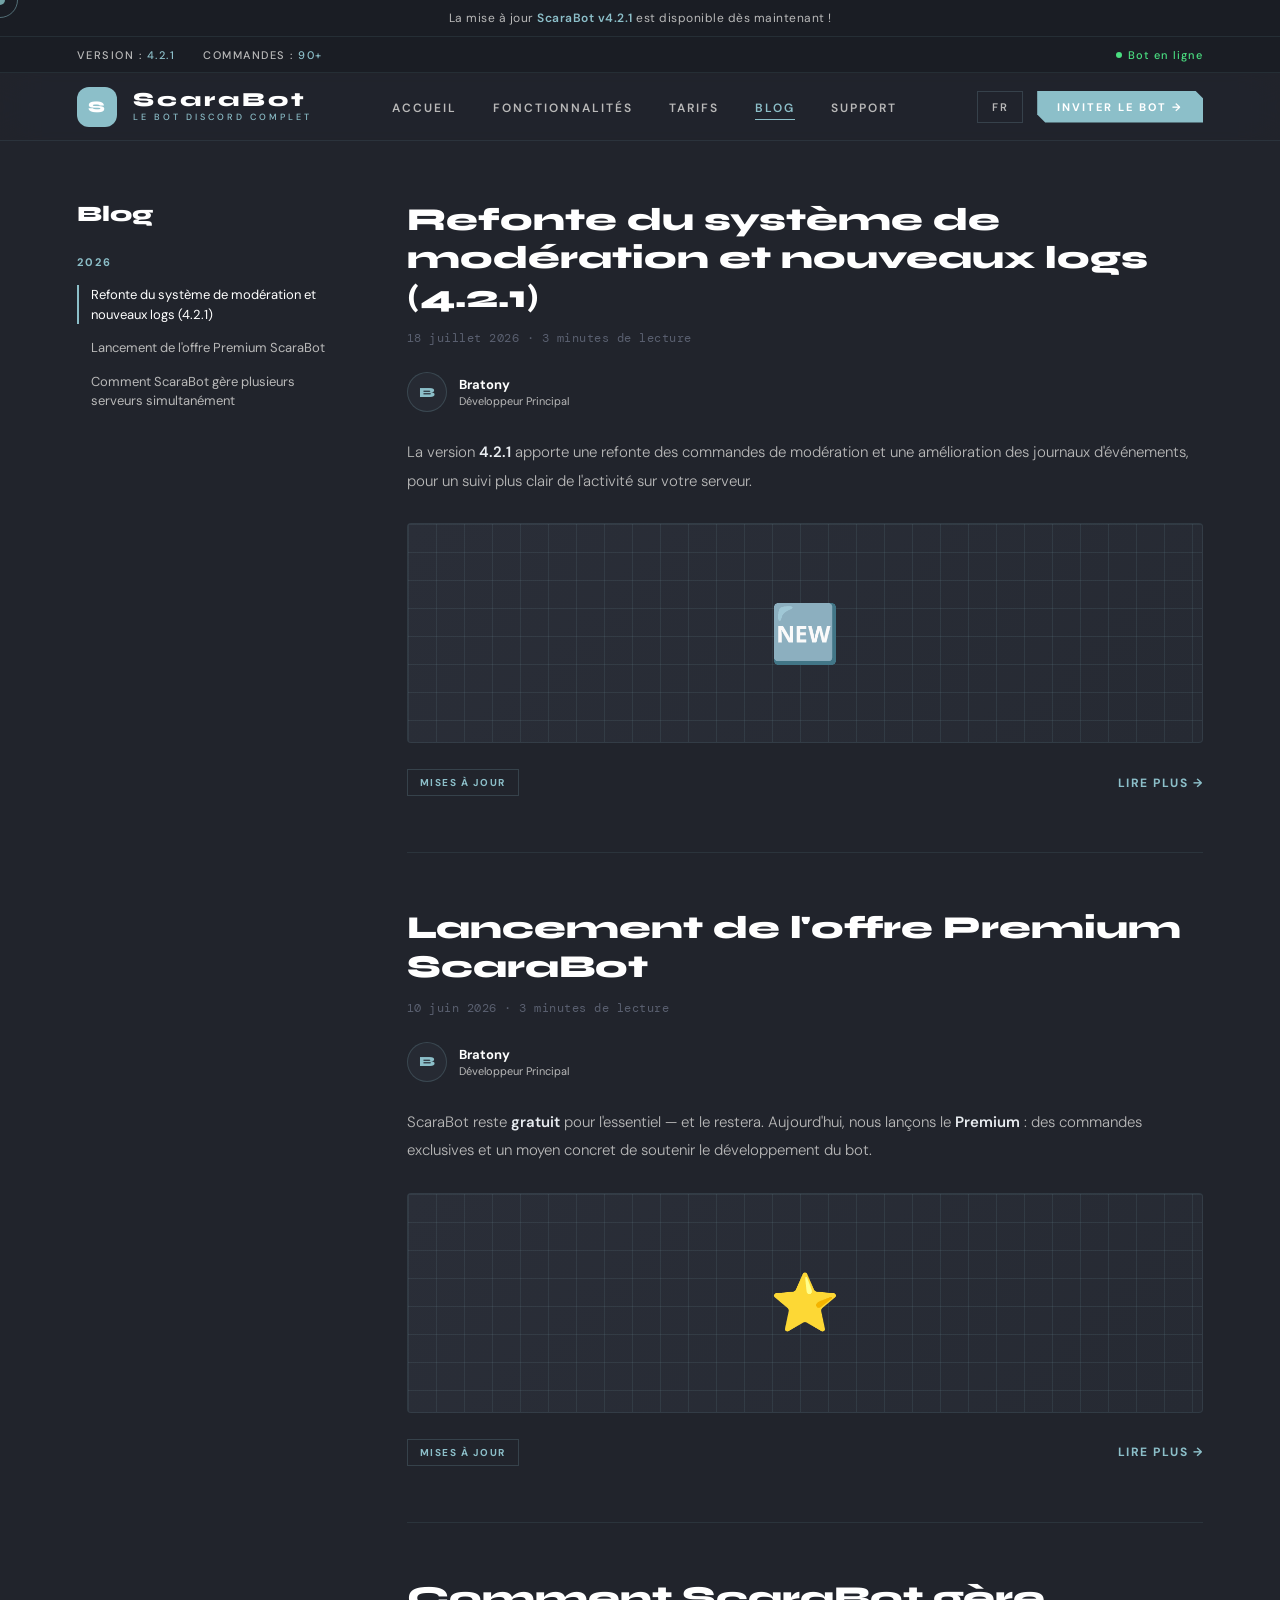
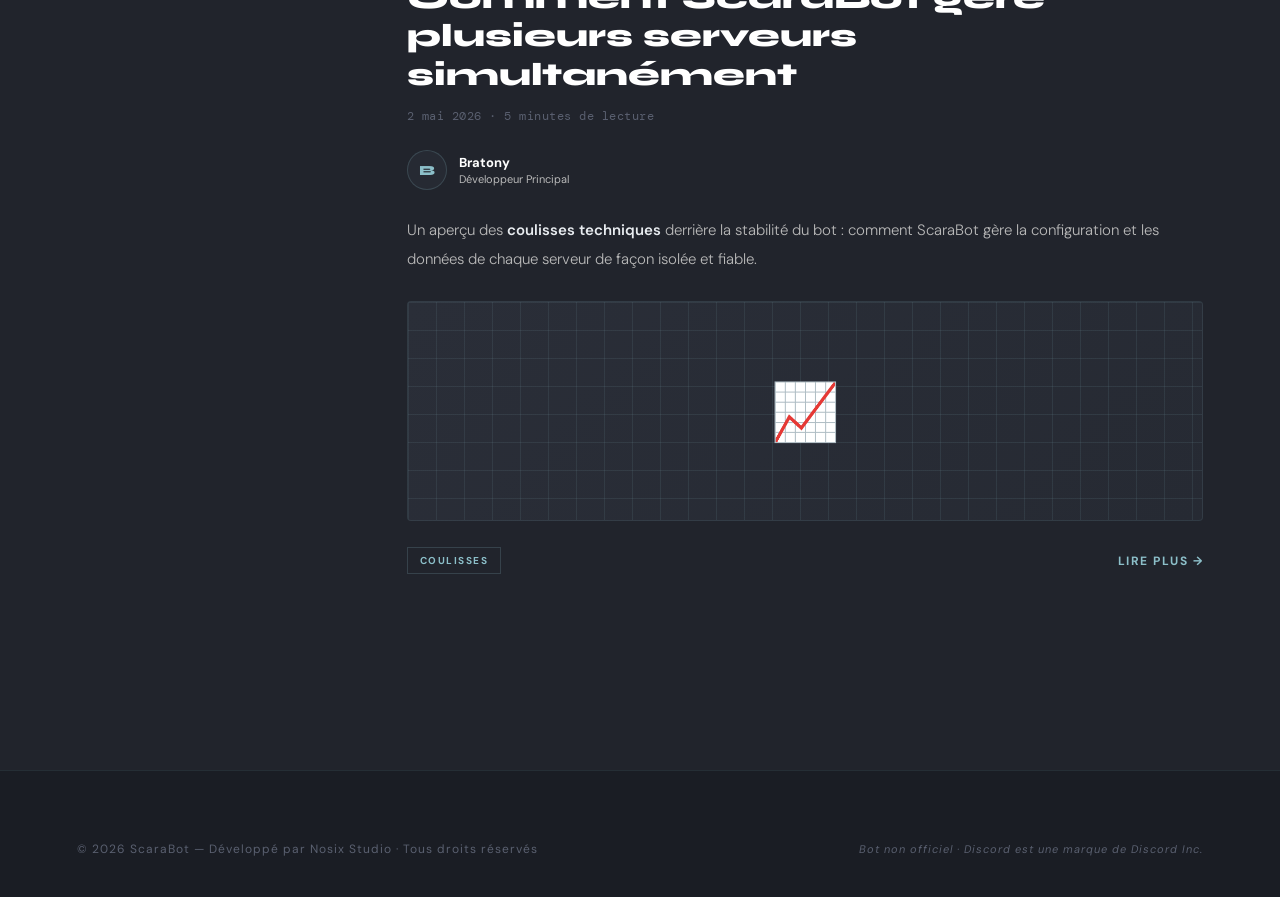
==== commit 2d336ab6: "Update blog.html" ====
--- a/blog.html
+++ b/blog.html
@@ -303,51 +303,6 @@
 
 <!-- FOOTER -->
 <footer>
-  <div class="footer-top">
-    <div>
-      <a href="index.html" class="footer-brand">
-        <div class="nav-logo">S</div>
-        <div class="nav-wordmark">
-          <span class="abbr">ScaraBot</span>
-          <span class="full">Le bot Discord complet</span>
-        </div>
-      </a>
-      <p class="footer-tagline">ScaraBot est un bot Discord multi-serveurs qui protège et anime votre communauté : modération, XP, tickets, giveaways et notifications, le tout gratuitement.</p>
-      <div class="footer-socials">
-        <a href="#" title="Discord">D</a>
-        <a href="#" title="X / Twitter">X</a>
-        <a href="#" title="YouTube">Y</a>
-        <a href="#" title="GitHub">G</a>
-      </div>
-    </div>
-    <div>
-      <div class="footer-col-title">Navigation</div>
-      <ul class="footer-links">
-        <li><a href="index.html">Accueil</a></li>
-        <li><a href="fonctionnalites.html">Fonctionnalités</a></li>
-        <li><a href="tarifs.html">Tarifs</a></li>
-        <li><a href="blog.html">Blog</a></li>
-      </ul>
-    </div>
-    <div>
-      <div class="footer-col-title">Ressources</div>
-      <ul class="footer-links">
-        <li><a href="#">Documentation</a></li>
-        <li><a href="support.html">Support</a></li>
-        <li><a href="#">Suggestions</a></li>
-        <li><a href="support.html">Ajouter le bot</a></li>
-      </ul>
-    </div>
-    <div>
-      <div class="footer-col-title">Informations</div>
-      <ul class="footer-links">
-        <li><a href="#">Mentions légales</a></li>
-        <li><a href="#">Conditions d'utilisation</a></li>
-        <li><a href="#">Politique de confidentialité</a></li>
-        <li><a href="#">Politique des cookies</a></li>
-      </ul>
-    </div>
-  </div>
   <div class="footer-bottom">
     <div class="footer-copy">© 2026 ScaraBot — Développé par Nosix Studio · Tous droits réservés</div>
     <div class="footer-legal">Bot non officiel · Discord est une marque de Discord Inc.</div>
